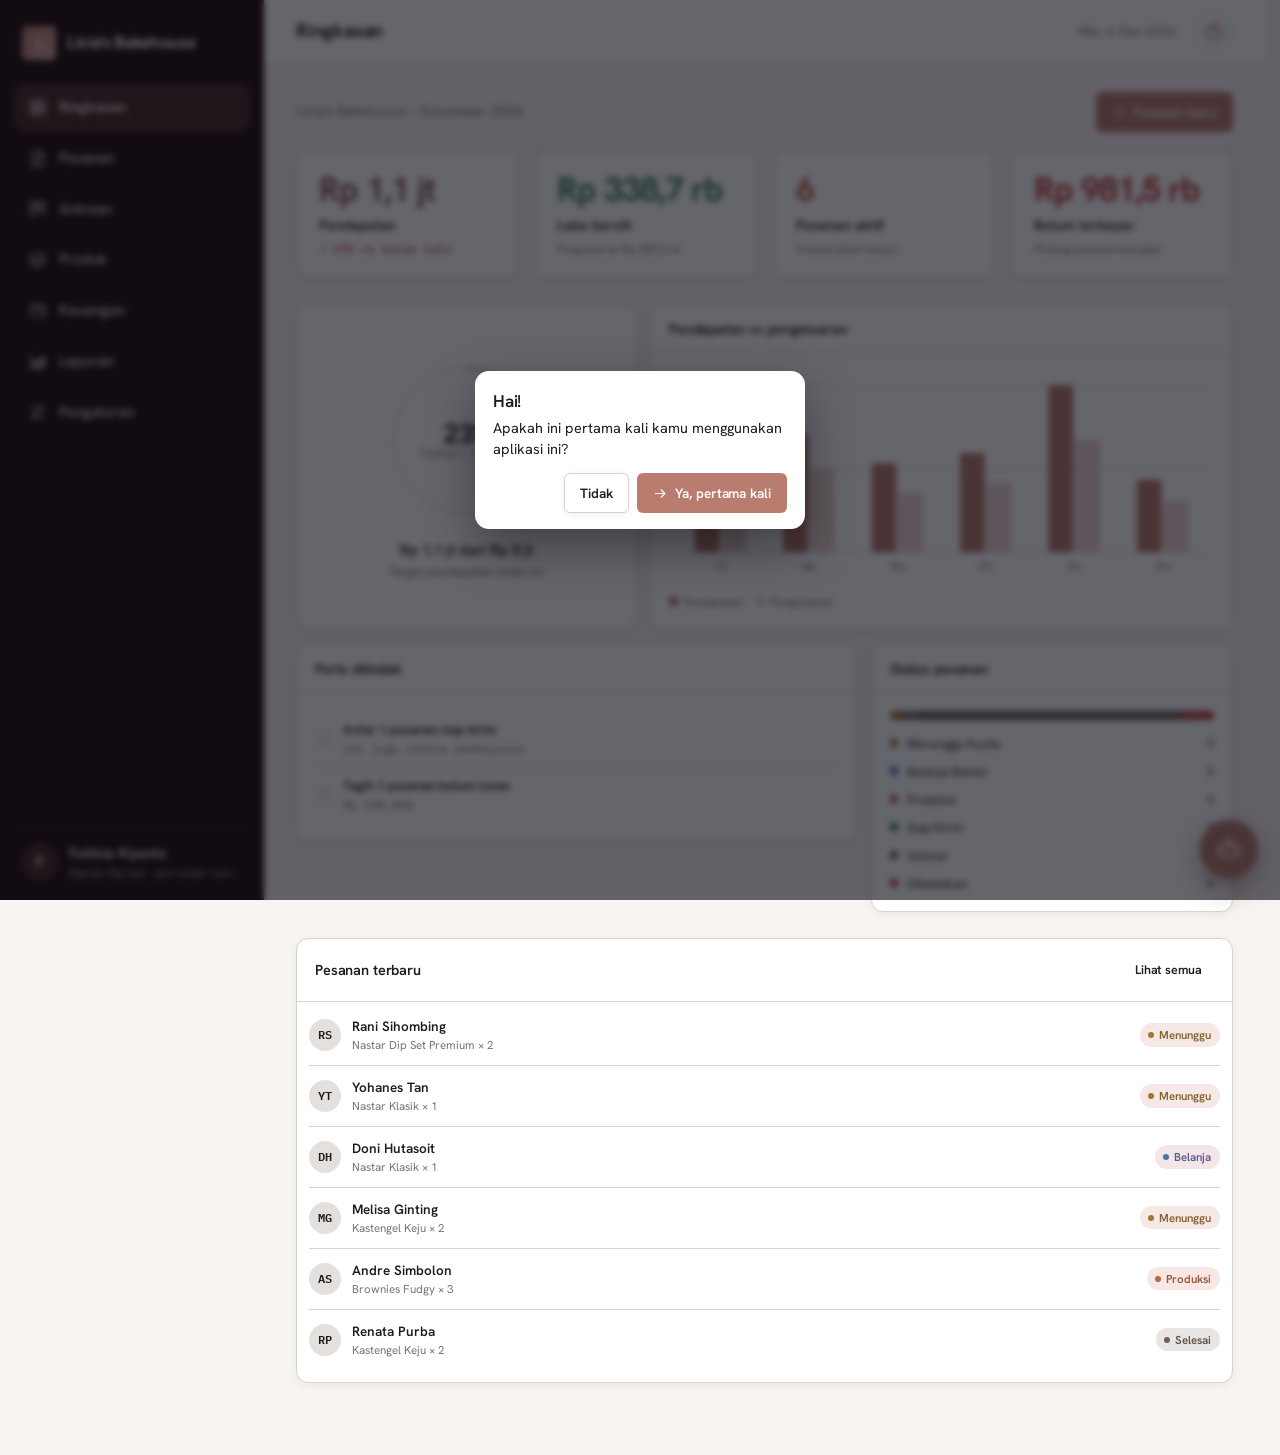
==== index.html @ 95f7d37d "Commit 1" ====
<!DOCTYPE html>
<html lang="id" data-theme="medspa" style="--tp-h: 30">
<head>
<meta charset="utf-8">
<meta name="viewport" content="width=device-width, initial-scale=1">
<title>Batchin — Sistem Pre-Order & Batch Produksi</title>
<meta name="description" content="Sistem informasi pre-order generik: pesanan, antrean batch produksi, dan pembukuan untuk semua bisnis PO.">
<link rel="preconnect" href="https://fonts.googleapis.com">
<link rel="preconnect" href="https://fonts.gstatic.com" crossorigin>
<link rel="stylesheet" href="https://fonts.googleapis.com/css2?family=Hanken+Grotesk:wght@300;400;600;700&family=IBM+Plex+Mono:wght@400;600&display=swap">
<link rel="icon" href="favicon.svg" type="image/svg+xml">
<link rel="stylesheet" href="styles.css">
<link rel="stylesheet" href="budi.css">
</head>
<body>
<div class="tp-screen" id="app">
  <div class="tp-fx" aria-hidden="true"></div>
  <div id="boot" class="boot">Memuat sistem…</div>
</div>
<div id="modal-root"></div>
<div id="toast-root" class="toast-root" role="status" aria-live="polite"></div>

<script src="js/util.js"></script>
<script src="js/icons.js"></script>
<script src="js/data.js"></script>
<script src="js/store.js"></script>
<script src="js/estimate.js"></script>
<script src="js/selectors.js"></script>
<script src="js/ui.js"></script>
<script src="js/views/dashboard.js"></script>
<script src="js/views/orders.js"></script>
<script src="js/views/kanban.js"></script>
<script src="js/views/products.js"></script>
<script src="js/views/finance.js"></script>
<script src="js/views/reports.js"></script>
<script src="js/views/settings.js"></script>
<script src="js/budi.js"></script>
<script src="js/tutorial.js"></script>
<script src="js/app.js"></script>
</body>
</html>
---- styles.css ----
/* ===== theme.css ===== */
@keyframes tp-pop{0%{transform:scale(.88);opacity:0}62%{transform:scale(1.05)}100%{transform:scale(1);opacity:1}}
@keyframes tp-up{from{transform:translateY(var(--tp-reveal-dist,16px));opacity:0}to{transform:translateY(0);opacity:1}}
@keyframes tp-down{from{transform:translateY(-16px);opacity:0}to{transform:translateY(0);opacity:1}}
@keyframes tp-sheet{from{transform:translateY(102%)}to{transform:translateY(0)}}
@keyframes tp-fade{from{opacity:0}to{opacity:1}}
@keyframes tp-wipe{from{clip-path:inset(0 100% 0 0)}to{clip-path:inset(0 0 0 0)}}
@keyframes tp-curtain{from{clip-path:inset(100% 0 0 0);transform:translateY(var(--tp-reveal-dist,16px))}to{clip-path:inset(0 0 0 0);transform:translateY(0)}}
@keyframes tp-rise{from{clip-path:inset(0 0 100% 0);transform:translateY(var(--tp-reveal-dist,16px))}to{clip-path:inset(0 0 0 0);transform:translateY(0)}}
@keyframes tp-blur-in{from{opacity:0;filter:blur(16px);transform:scale(1.05) translateY(var(--tp-reveal-dist,16px))}to{opacity:1;filter:blur(0);transform:scale(1) translateY(0)}}
@keyframes tp-glitch{0%{opacity:0;transform:translate3d(-6px,0,0);clip-path:inset(40% 0 38% 0)}18%{opacity:1;transform:translate3d(5px,0,0);clip-path:inset(12% 0 62% 0)}36%{transform:translate3d(-3px,0,0);clip-path:inset(68% 0 6% 0)}54%{transform:translate3d(2px,0,0);clip-path:inset(0 0 0 0)}72%{transform:translate3d(-1px,0,0)}100%{opacity:1;transform:none;clip-path:inset(0 0 0 0)}}
@keyframes tp-tape{from{opacity:0;transform:rotate(-9deg) translateY(var(--tp-reveal-dist,16px)) scale(.95)}to{opacity:1;transform:rotate(var(--tp-img-tilt,0deg)) translateY(0) scale(1)}}
@keyframes tp-zoom{from{transform:scale(1.16)}to{transform:scale(1)}}
@keyframes tp-bar{from{transform:scaleX(0)}to{transform:scaleX(1)}}
@keyframes tp-shake{10%,90%{transform:translateX(-2px)}30%,70%{transform:translateX(3px)}50%{transform:translateX(-4px)}}
@keyframes tp-pulse{0%,100%{opacity:1}50%{opacity:.42}}
@keyframes tp-breathe{0%,100%{transform:scale(1)}50%{transform:scale(1.045)}}
@keyframes tp-shimmer{from{background-position:-160% 0}to{background-position:260% 0}}
@keyframes tp-float{0%,100%{transform:translateY(0)}50%{transform:translateY(-9px)}}
@keyframes tp-spin{to{transform:rotate(360deg)}}
@keyframes tp-blink{50%{opacity:0}}
@keyframes tp-tilt{0%,100%{transform:rotate(-2.5deg)}50%{transform:rotate(2.5deg)}}
@keyframes tp-drift{0%{transform:translate3d(0,0,0) scale(1)}50%{transform:translate3d(4%,-3%,0) scale(1.12)}100%{transform:translate3d(0,0,0) scale(1)}}
@media (prefers-reduced-motion: reduce){*,*::before,*::after{animation-duration:1ms!important;animation-iteration-count:1!important;transition-duration:1ms!important}}

@keyframes fx-scroll{from{background-position:0 0}to{background-position:0 160px}}
@keyframes fx-floor{from{background-position:0 0}to{background-position:0 64px}}
@keyframes fx-spin{to{transform:rotate(360deg)}}
@keyframes fx-hue{to{filter:hue-rotate(360deg)}}
@keyframes fx-flicker{0%,100%{opacity:var(--tp-fx-op)}7%{opacity:0}9%{opacity:var(--tp-fx-op)}52%{opacity:calc(var(--tp-fx-op)*.4)}54%{opacity:var(--tp-fx-op)}}
@keyframes fx-blob{0%{transform:translate(0,0) scale(1) rotate(0)}33%{transform:translate(8%,-6%) scale(1.15) rotate(40deg)}66%{transform:translate(-6%,8%) scale(.92) rotate(-30deg)}100%{transform:none}}
@keyframes fx-stars{from{background-position:0 0,0 0,0 0}to{background-position:0 400px,0 260px,0 140px}}
@keyframes fx-foil{from{background-position:0% 50%}to{background-position:200% 50%}}
@keyframes fx-diag{from{background-position:0 0}to{background-position:120px 120px}}
@keyframes d3-sway{0%,100%{transform:perspective(1100px) rotateY(-14deg) rotateX(6deg)}50%{transform:perspective(1100px) rotateY(14deg) rotateX(-4deg)}}
@keyframes d3-float{0%,100%{transform:perspective(1200px) rotateX(18deg) translateY(0)}50%{transform:perspective(1200px) rotateX(10deg) translateY(-14px)}}
@keyframes d3-glitch{0%,92%,100%{transform:none;filter:none}93%{transform:translate(-4px,2px) skewX(-6deg);filter:drop-shadow(4px 0 0 #ff003c) drop-shadow(-4px 0 0 #00e5ff)}95%{transform:translate(3px,-1px) skewX(4deg)}97%{transform:translate(-1px,0);filter:drop-shadow(-3px 0 0 #ff003c) drop-shadow(3px 0 0 #00e5ff)}}
@keyframes d3-wobble{0%,100%{transform:rotate(-1.5deg)}50%{transform:rotate(1.5deg) translateY(-6px)}}
@keyframes fx-slide{from{background-position:0 0}to{background-position:-160px 0}}
@keyframes fx-fall{from{background-position:0 0,0 0,0 0}to{background-position:0 160px,0 320px,0 480px}}
@keyframes d3-card{0%,100%{transform:perspective(900px) rotateX(10deg) rotateY(-16deg) rotateZ(2deg)}50%{transform:perspective(900px) rotateX(4deg) rotateY(-6deg) translateY(-8px)}}
@keyframes d3-bounce{0%,100%{transform:translateY(0) scale(1)}40%{transform:translateY(-10px) scale(1.01,.99)}60%{transform:translateY(0) scale(1.01,.98)}}
@keyframes d3-web{0%,100%{transform:perspective(2400px) rotateX(2.5deg) rotateY(-3deg)}50%{transform:perspective(2400px) rotateX(1deg) rotateY(3deg) translateY(-4px)}}
.tp-web-stage{position:relative;isolation:isolate;overflow:hidden;animation:var(--tp-3d-web,none);transform-origin:50% 50%}
.tp-web-stage>.tp-fx{inset:-20%}
.tp-fx{position:absolute;inset:-40%;z-index:-1;pointer-events:none;background:var(--tp-fx);background-size:var(--tp-fx-size);opacity:var(--tp-fx-op);mix-blend-mode:var(--tp-fx-blend);transform:var(--tp-fx-tf);animation:var(--tp-fx-anim)}
.tp-screen{position:relative;isolation:isolate;overflow:hidden}
.tp-stage{transform:var(--tp-3d);animation:var(--tp-3d-anim);transform-style:preserve-3d}

[data-theme="medspa"]{--tp-h:30;--tp-fx:none;--tp-fx-size:auto;--tp-fx-anim:none;--tp-fx-op:0;--tp-fx-blend:normal;--tp-fx-tf:none;--tp-3d:none;--tp-3d-anim:none;--tp-3d-web:none;--tp-dur-slow:620ms;--tp-stagger:80ms;--tp-reveal:tp-up;--tp-reveal-dist:20px;--tp-img-r:16px;--tp-img-frame:none;--tp-img-sh:none;--tp-img-filter:saturate(.9) brightness(1.04);--tp-img-overlay-op:0;--tp-img-blend:normal;--tp-img-tilt:0deg;--tp-img-ar:4 / 5;--tp-bg:#f8f4f1;--tp-canvas:#f8f4f1;--tp-surf:#ffffff;--tp-surf-2:#efe7e1;--tp-ink:#2b1f1a;--tp-mute:#7d6a61;--tp-acc:oklch(0.64 0.08 calc(var(--tp-h) + 0));--tp-acc-2:oklch(0.72 0.06 calc(var(--tp-h) + 150));--tp-acc-ink:#ffffff;--tp-line:#e7dcd4;--tp-grad:linear-gradient(135deg, oklch(0.64 0.08 calc(var(--tp-h) + 0)), oklch(0.72 0.06 calc(var(--tp-h) + 150)));--tp-r:8px;--tp-r-sm:5px;--tp-r-lg:12px;--tp-r-btn:6px;--tp-sh:0 6px 18px rgba(20,24,30,.08);--tp-sh-sm:0 2px 8px rgba(20,24,30,.06);--tp-bw:1px;--tp-font-display:'Hanken Grotesk', system-ui;--tp-font-body:'Hanken Grotesk', system-ui;--tp-font-mono:'IBM Plex Mono', monospace;--tp-w-display:600;--tp-track-display:-0.02em;--tp-case-display:none;--tp-hero:62px;--tp-dur:220ms;--tp-ease:cubic-bezier(.22,1,.36,1);--tp-press:0.98;--tp-tex:none;--tp-blur:none;}

/* ===== app.css ===== */
/* ============================================================
   app.css — Batchin
   Lapisan layout & komponen. Semua warna/radius/bayangan/font
   memakai var(--tp-*). Hanya token layout di bawah yang berupa nilai.
   ============================================================ */

:root {
  --pill-h: 999px;
  --page-w: 1300px;
  --nav-gap: 6px;
  --pad-x: 28px;
  --nav-offset: 104px;

  --ok: oklch(0.55 0.09 155);
  --ok-bg: oklch(0.955 0.025 155);
  --warn: oklch(0.62 0.11 72);
  --warn-bg: oklch(0.965 0.035 72);
  --danger: oklch(0.55 0.15 27);
  --danger-bg: oklch(0.96 0.028 27);
  --info: oklch(0.56 0.09 245);
  --info-bg: oklch(0.96 0.025 245);

  --st-waiting: oklch(0.60 0.10 78);
  --st-shopping: oklch(0.56 0.10 250);
  --st-production: oklch(0.60 0.13 42);
  --st-ready: oklch(0.53 0.10 158);
  --st-completed: oklch(0.50 0.03 60);
  --st-cancelled: oklch(0.55 0.15 27);
}

*, *::before, *::after { box-sizing: border-box; }

html {
  -webkit-text-size-adjust: 100%;
  overflow-y: scroll;
  scrollbar-gutter: stable;
}

body {
  margin: 0;
  min-height: 100vh;
  background: var(--tp-bg);
  color: var(--tp-ink);
  font-family: var(--tp-font-body);
  font-size: calc(15px * var(--fs, 1));
  line-height: 1.52;
  -webkit-font-smoothing: antialiased;
  -moz-osx-font-smoothing: grayscale;
}

h1, h2, h3, h4 {
  margin: 0;
  font-family: var(--tp-font-display);
  font-weight: var(--tp-w-display);
  letter-spacing: var(--tp-track-display);
  line-height: 1.18;
}

p { margin: 0; }
a { color: inherit; }
button { font: inherit; }
svg { display: block; flex: none; }
:focus-visible { outline: 2px solid var(--tp-acc); outline-offset: 2px; }

.boot {
  min-height: 100vh;
  display: grid;
  place-items: center;
  color: var(--tp-mute);
  font-size: calc(14px * var(--fs, 1));
  letter-spacing: var(--tp-track-display);
}

/* ---------- tipografi bantu ---------- */
.mono { font-family: var(--tp-font-mono); font-variant-numeric: tabular-nums; }
.mute { color: var(--tp-mute); }
.small { font-size: calc(12.5px * var(--fs, 1)); }
.tiny { font-size: calc(11.5px * var(--fs, 1)); }
.strong { font-weight: 600; }
.nowrap { white-space: nowrap; }
.kicker {
  font-size: calc(11px * var(--fs, 1));
  font-weight: 600;
  letter-spacing: 0.10em;
  text-transform: uppercase;
  color: var(--tp-mute);
  font-family: var(--tp-font-mono);
}

/* ---------- shell & nav pill ---------- */
.nav {
  position: fixed;
  top: 18px;
  left: 50%;
  transform: translateX(-50%);
  z-index: 60;
  display: flex;
  align-items: center;
  gap: var(--nav-gap);
  max-width: calc(100vw - 32px);
  padding: 7px 9px;
  background: var(--tp-ink);
  color: var(--tp-bg);
  border-radius: var(--pill-h);
  box-shadow: var(--tp-sh);
}

.nav-brand {
  display: flex;
  align-items: center;
  gap: 9px;
  padding: 4px 12px 4px 6px;
  margin-right: 2px;
  color: var(--tp-bg);
  text-decoration: none;
  border-right: 1px solid color-mix(in oklch, var(--tp-bg) 22%, var(--tp-ink));
}

.nav-mark {
  width: 30px;
  height: 30px;
  display: grid;
  place-items: center;
  border-radius: var(--tp-r-sm);
  background: var(--tp-grad);
  color: var(--tp-acc-ink);
  font-family: var(--tp-font-mono);
  font-size: calc(13px * var(--fs, 1));
  font-weight: 600;
}

.nav-brand-name {
  font-family: var(--tp-font-display);
  font-weight: 600;
  font-size: calc(14.5px * var(--fs, 1));
  letter-spacing: var(--tp-track-display);
}

.nav-links {
  display: flex;
  align-items: center;
  gap: 2px;
}

.nav-link {
  display: flex;
  align-items: center;
  gap: 7px;
  padding: 8px 12px;
  border-radius: var(--pill-h);
  color: var(--tp-bg);
  text-decoration: none;
  font-size: calc(13px * var(--fs, 1));
  font-weight: 600;
  letter-spacing: -0.01em;
  white-space: nowrap;
  transition: background var(--tp-dur) var(--tp-ease), color var(--tp-dur) var(--tp-ease), transform var(--tp-dur) var(--tp-ease);
}

.nav-link svg { width: 15px; height: 15px; opacity: 1; }
.nav-link:hover { background: color-mix(in oklch, var(--tp-bg) 16%, var(--tp-ink)); }
.nav-link:active { transform: scale(var(--tp-press)); }
.nav-link[aria-current="page"] {
  background: var(--tp-acc);
  color: var(--tp-acc-ink);
}
.nav-link[aria-current="page"]:hover { background: var(--tp-acc); }

/* ---------- halaman ---------- */
.page {
  max-width: var(--page-w);
  margin: 0 auto;
  padding: var(--nav-offset) var(--pad-x) 72px;
}

.page-head {
  display: flex;
  align-items: flex-end;
  justify-content: space-between;
  gap: 20px;
  flex-wrap: wrap;
  margin-bottom: 22px;
}

.page-title { font-size: calc(clamp(23px, 2.4vw, 30px) * var(--fs, 1)); }
.page-sub { margin-top: 6px; color: var(--tp-mute); font-size: calc(14px * var(--fs, 1)); max-width: 62ch; }
.page-actions { display: flex; align-items: center; gap: 8px; flex-wrap: wrap; }

.section { margin-top: 26px; }
.section-head {
  display: flex;
  align-items: baseline;
  justify-content: space-between;
  gap: 14px;
  margin-bottom: 12px;
}
.section-title { font-size: calc(16.5px * var(--fs, 1)); }

/* ---------- kartu ---------- */
.card {
  background: var(--tp-surf);
  border: var(--tp-bw) solid var(--tp-line);
  border-radius: var(--tp-r-lg);
  box-shadow: var(--tp-sh-sm);
  min-width: 0;
}

.card-head {
  display: flex;
  align-items: center;
  justify-content: space-between;
  gap: 12px;
  padding: 15px 18px;
  border-bottom: var(--tp-bw) solid var(--tp-line);
}

.card-title { font-size: calc(14.5px * var(--fs, 1)); font-weight: 600; letter-spacing: -0.01em; }
.card-body { padding: 18px; }
.card-body.tight { padding: 12px; }
.card-foot {
  padding: 12px 18px;
  border-top: var(--tp-bw) solid var(--tp-line);
  display: flex;
  align-items: center;
  justify-content: space-between;
  gap: 12px;
  font-size: calc(12.5px * var(--fs, 1));
  color: var(--tp-mute);
}

.card.flat { box-shadow: none; background: var(--tp-surf-2); border-color: transparent; }

/* ---------- tombol ---------- */
.btn {
  display: inline-flex;
  align-items: center;
  justify-content: center;
  gap: 7px;
  min-height: 40px;
  padding: 0 15px;
  border: var(--tp-bw) solid transparent;
  border-radius: var(--tp-r-btn);
  background: var(--tp-acc);
  color: var(--tp-acc-ink);
  font-family: var(--tp-font-body);
  font-size: calc(13.5px * var(--fs, 1));
  font-weight: 600;
  letter-spacing: -0.005em;
  text-decoration: none;
  cursor: pointer;
  white-space: nowrap;
  transition: transform var(--tp-dur) var(--tp-ease), background var(--tp-dur) var(--tp-ease), border-color var(--tp-dur) var(--tp-ease), color var(--tp-dur) var(--tp-ease), box-shadow var(--tp-dur) var(--tp-ease);
}
.btn svg { width: 15px; height: 15px; }
.btn:hover { background: color-mix(in oklch, var(--tp-acc) 86%, var(--tp-ink)); }
.btn:active { transform: scale(var(--tp-press)); }

.btn-ghost {
  background: var(--tp-surf);
  color: var(--tp-ink);
  border-color: var(--tp-line);
  box-shadow: var(--tp-sh-sm);
}
.btn-ghost:hover { background: var(--tp-surf-2); border-color: color-mix(in oklch, var(--tp-line) 60%, var(--tp-ink)); }

.btn-quiet {
  background: transparent;
  color: var(--tp-ink);
  border-color: transparent;
}
.btn-quiet:hover { background: var(--tp-surf-2); }

.btn-danger { background: var(--danger); color: var(--tp-acc-ink); }
.btn-danger:hover { background: color-mix(in oklch, var(--danger) 86%, var(--tp-ink)); }

.btn-sm { min-height: 32px; padding: 0 11px; font-size: calc(12.5px * var(--fs, 1)); }
.btn-sm svg { width: 13px; height: 13px; }
.btn-icon { min-height: 34px; width: 34px; padding: 0; }

/* ---------- form ---------- */
.field { display: flex; flex-direction: column; gap: 6px; min-width: 0; }
.field-label { font-size: calc(12.5px * var(--fs, 1)); font-weight: 600; color: var(--tp-ink); }
.field-label .req { color: var(--danger); margin-left: 2px; }

.input, .select, .textarea {
  width: 100%;
  min-height: 41px;
  padding: 9px 12px;
  background: var(--tp-surf);
  color: var(--tp-ink);
  font-family: var(--tp-font-body);
  font-size: calc(14px * var(--fs, 1));
  border: var(--tp-bw) solid var(--tp-line);
  border-radius: var(--tp-r-btn);
  transition: border-color var(--tp-dur) var(--tp-ease), box-shadow var(--tp-dur) var(--tp-ease), background var(--tp-dur) var(--tp-ease);
}
.textarea { min-height: 74px; resize: vertical; line-height: 1.5; }
.input.mono, .select.mono { font-family: var(--tp-font-mono); font-size: calc(13.5px * var(--fs, 1)); }
.input::placeholder, .textarea::placeholder { color: var(--tp-mute); }
.input:hover, .select:hover, .textarea:hover { border-color: color-mix(in oklch, var(--tp-line) 55%, var(--tp-ink)); }
.input:focus, .select:focus, .textarea:focus {
  outline: none;
  border-color: var(--tp-acc);
  box-shadow: 0 0 0 3px color-mix(in oklch, var(--tp-acc) 22%, transparent);
}
.select {
  appearance: none;
  padding-right: 34px;
  background-image: url("data:image/svg+xml;utf8,<svg xmlns='http://www.w3.org/2000/svg' width='14' height='14' viewBox='0 0 24 24' fill='none' stroke='%237d6a61' stroke-width='2.4' stroke-linecap='round' stroke-linejoin='round'><path d='M6 9l6 6 6-6'/></svg>");
  background-repeat: no-repeat;
  background-position: right 12px center;
}
.input[readonly] { background: var(--tp-surf-2); color: var(--tp-mute); }
.input:disabled, .select:disabled { background: var(--tp-surf-2); color: var(--tp-mute); cursor: not-allowed; }

.field-hint { font-size: calc(11.5px * var(--fs, 1)); color: var(--tp-mute); }
.field-error { font-size: calc(11.5px * var(--fs, 1)); color: var(--danger); font-weight: 600; display: none; }
.field.invalid .input, .field.invalid .select, .field.invalid .textarea {
  border-color: var(--danger);
  box-shadow: 0 0 0 3px color-mix(in oklch, var(--danger) 16%, transparent);
}
.field.invalid .field-error { display: block; }
.field.shake { animation: tp-shake 420ms var(--tp-ease); }

.input-group { display: flex; align-items: stretch; }
.input-group .input { border-top-right-radius: 0; border-bottom-right-radius: 0; }
.input-group .prefix {
  display: flex;
  align-items: center;
  padding: 0 11px;
  background: var(--tp-surf-2);
  color: var(--tp-mute);
  border: var(--tp-bw) solid var(--tp-line);
  border-right: none;
  border-radius: var(--tp-r-btn) 0 0 var(--tp-r-btn);
  font-family: var(--tp-font-mono);
  font-size: calc(13px * var(--fs, 1));
}

.form-grid { display: grid; grid-template-columns: repeat(2, minmax(0, 1fr)); gap: 14px; }
.form-grid .span-2 { grid-column: span 2; }

/* ---------- badge & pill status ---------- */
.badge {
  display: inline-flex;
  align-items: center;
  gap: 5px;
  padding: 3px 9px;
  border-radius: var(--pill-h);
  font-size: calc(11.5px * var(--fs, 1));
  font-weight: 600;
  letter-spacing: 0.005em;
  white-space: nowrap;
  background: var(--tp-surf-2);
  color: var(--tp-ink);
}
.badge .dot { width: 6px; height: 6px; border-radius: var(--pill-h); background: currentColor; }

.badge-acc { background: color-mix(in oklch, var(--tp-acc) 14%, var(--tp-surf)); color: color-mix(in oklch, var(--tp-acc) 55%, var(--tp-ink)); }
.badge-ok { background: var(--ok-bg); color: var(--ok); }
.badge-warn { background: var(--warn-bg); color: color-mix(in oklch, var(--warn) 72%, var(--tp-ink)); }
.badge-danger { background: var(--danger-bg); color: var(--danger); }
.badge-info { background: var(--info-bg); color: var(--info); }
.badge-mute { background: var(--tp-surf-2); color: var(--tp-mute); }

.status-pill {
  display: inline-flex;
  align-items: center;
  gap: 5px;
  padding: 3px 9px 3px 8px;
  border-radius: var(--pill-h);
  font-size: calc(11.5px * var(--fs, 1));
  font-weight: 600;
  white-space: nowrap;
  background: color-mix(in oklch, var(--pill-c) 15%, var(--tp-surf));
  color: color-mix(in oklch, var(--pill-c) 80%, var(--tp-ink));
}
.status-pill .dot { width: 6px; height: 6px; border-radius: var(--pill-h); background: var(--pill-c); }

.st-waiting { --pill-c: var(--st-waiting); }
.st-shopping { --pill-c: var(--st-shopping); }
.st-production { --pill-c: var(--st-production); }
.st-ready { --pill-c: var(--st-ready); }
.st-completed { --pill-c: var(--st-completed); }
.st-cancelled { --pill-c: var(--st-cancelled); }

/* ---------- tabel ---------- */
.table-wrap { overflow-x: auto; }
.table { width: 100%; border-collapse: collapse; font-size: calc(13.5px * var(--fs, 1)); }
.table thead th {
  position: sticky;
  top: 0;
  background: var(--tp-surf);
  text-align: left;
  padding: 10px 14px;
  font-family: var(--tp-font-mono);
  font-size: calc(10.5px * var(--fs, 1));
  font-weight: 600;
  letter-spacing: 0.08em;
  text-transform: uppercase;
  color: var(--tp-mute);
  border-bottom: var(--tp-bw) solid var(--tp-line);
  white-space: nowrap;
}
.table tbody td {
  padding: 11px 14px;
  border-bottom: var(--tp-bw) solid var(--tp-line);
  vertical-align: middle;
}
.table tbody tr:last-child td { border-bottom: none; }
.table tbody tr { transition: background var(--tp-dur) var(--tp-ease); }
.table tbody tr:hover { background: color-mix(in oklch, var(--tp-surf-2) 55%, var(--tp-surf)); }
.table .num { text-align: right; font-family: var(--tp-font-mono); font-variant-numeric: tabular-nums; }
.table .row-actions { text-align: right; white-space: nowrap; }

/* ---------- progress ---------- */
.bar {
  position: relative;
  height: 6px;
  border-radius: var(--pill-h);
  background: var(--tp-surf-2);
  overflow: hidden;
}
.bar > span {
  position: absolute;
  inset: 0 auto 0 0;
  border-radius: var(--pill-h);
  background: var(--tp-acc);
  transition: width var(--tp-dur-slow) var(--tp-ease);
}
.bar.ok > span { background: var(--ok); }
.bar.warn > span { background: var(--warn); }

/* ---------- layout bantu ---------- */
.row { display: flex; align-items: center; gap: 10px; }
.row.between { justify-content: space-between; }
.row.wrap { flex-wrap: wrap; }
.col { display: flex; flex-direction: column; gap: 10px; }
.grid { display: grid; gap: 14px; }
.spacer { flex: 1; }
.divider { height: 1px; background: var(--tp-line); border: 0; margin: 0; }
.scroll-x { overflow-x: auto; }
/* ---------- modal / bottom sheet ---------- */
.modal-root { position: relative; z-index: 90; }
.scrim {
  position: fixed;
  inset: 0;
  background: color-mix(in oklch, var(--tp-ink) 46%, transparent);
  backdrop-filter: blur(2px);
  z-index: 90;
  animation: tp-fade var(--tp-dur) var(--tp-ease) both;
}

.sheet {
  position: fixed;
  z-index: 91;
  inset: 0;
  margin: auto;
  height: fit-content;
  width: min(560px, calc(100vw - 32px));
  max-height: min(86vh, 760px);
  display: flex;
  flex-direction: column;
  background: var(--tp-surf);
  border: var(--tp-bw) solid var(--tp-line);
  border-radius: var(--tp-r-lg);
  box-shadow: var(--tp-sh);
  animation: tp-pop var(--tp-dur) var(--tp-ease) both;
  overflow: hidden;
}
.sheet.wide { width: min(760px, calc(100vw - 32px)); }

.sheet-head {
  display: flex;
  align-items: flex-start;
  justify-content: space-between;
  gap: 14px;
  padding: 18px 20px 14px;
  border-bottom: var(--tp-bw) solid var(--tp-line);
}
.sheet-title { font-size: calc(17px * var(--fs, 1)); }
.sheet-sub { margin-top: 4px; font-size: calc(12.5px * var(--fs, 1)); color: var(--tp-mute); }
.sheet-body { padding: 18px 20px; overflow-y: auto; }
.sheet-foot {
  padding: 14px 20px;
  border-top: var(--tp-bw) solid var(--tp-line);
  display: flex;
  align-items: center;
  justify-content: flex-end;
  gap: 8px;
  background: var(--tp-surf);
}
.sheet-foot .left { margin-right: auto; }

/* ---------- toast ---------- */
.toast-root {
  position: fixed;
  left: 50%;
  bottom: 26px;
  transform: translateX(-50%);
  z-index: 95;
  display: flex;
  flex-direction: column;
  align-items: center;
  gap: 8px;
  pointer-events: none;
}
.toast {
  display: flex;
  align-items: center;
  gap: 9px;
  padding: 10px 16px;
  border-radius: var(--pill-h);
  background: var(--tp-ink);
  color: var(--tp-bg);
  font-size: calc(13px * var(--fs, 1));
  font-weight: 600;
  box-shadow: var(--tp-sh);
  animation: tp-pop var(--tp-dur) var(--tp-ease) both;
  max-width: min(92vw, 460px);
}
.toast svg { width: 15px; height: 15px; }
.toast.ok svg { color: color-mix(in oklch, var(--ok) 70%, var(--tp-bg)); }
.toast.warn svg { color: color-mix(in oklch, var(--warn) 70%, var(--tp-bg)); }
.toast.error svg { color: color-mix(in oklch, var(--danger) 62%, var(--tp-bg)); }
.toast.out { animation: tp-fade var(--tp-dur) var(--tp-ease) reverse both; }

/* ---------- empty & skeleton ---------- */
.empty {
  display: flex;
  flex-direction: column;
  align-items: center;
  justify-content: center;
  gap: 8px;
  padding: 40px 20px;
  text-align: center;
  color: var(--tp-mute);
}
.empty-icon {
  width: 42px;
  height: 42px;
  display: grid;
  place-items: center;
  border-radius: var(--pill-h);
  background: var(--tp-surf-2);
  color: var(--tp-mute);
  margin-bottom: 2px;
}
.empty-icon svg { width: 20px; height: 20px; }
.empty-title { font-size: calc(14px * var(--fs, 1)); font-weight: 600; color: var(--tp-ink); }
.empty-text { font-size: calc(12.5px * var(--fs, 1)); max-width: 40ch; }

.skeleton {
  border-radius: var(--tp-r-sm);
  background: linear-gradient(90deg, var(--tp-surf-2) 25%, color-mix(in oklch, var(--tp-surf-2) 55%, var(--tp-surf)) 50%, var(--tp-surf-2) 75%);
  background-size: 220% 100%;
  animation: tp-shimmer 1.5s linear infinite;
}

/* ---------- switch ---------- */
.switch {
  position: relative;
  width: 40px;
  height: 23px;
  flex: none;
  border-radius: var(--pill-h);
  background: var(--tp-surf-2);
  border: var(--tp-bw) solid var(--tp-line);
  cursor: pointer;
  transition: background var(--tp-dur) var(--tp-ease), border-color var(--tp-dur) var(--tp-ease);
}
.switch::after {
  content: "";
  position: absolute;
  top: 2px;
  left: 2px;
  width: 17px;
  height: 17px;
  border-radius: var(--pill-h);
  background: var(--tp-surf);
  box-shadow: var(--tp-sh-sm);
  transition: transform var(--tp-dur) var(--tp-ease);
}
.switch[aria-checked="true"] { background: var(--tp-acc); border-color: var(--tp-acc); }
.switch[aria-checked="true"]::after { transform: translateX(17px); }

/* ---------- responsif ---------- */
@media (max-width: 1180px) {
  .nav-link span { display: none; }
  .nav-link { padding: 9px 11px; }
  .nav-link svg { width: 17px; height: 17px; }
}

@media (max-width: 760px) {
  :root { --pad-x: 16px; --nav-offset: 84px; }

  .nav {
    top: auto;
    bottom: 0;
    left: 0;
    right: 0;
    transform: none;
    max-width: none;
    width: 100%;
    justify-content: space-between;
    gap: 0;
    padding: 7px 8px calc(7px + env(safe-area-inset-bottom));
    border-radius: var(--pill-h) var(--pill-h) 0 0;
    box-shadow: var(--tp-sh);
  }
  .nav-brand { display: none; }
  .nav-links { width: 100%; justify-content: space-between; gap: 0; }
  .nav-link { flex-direction: column; gap: 3px; padding: 6px 8px; font-size: calc(9.5px * var(--fs, 1)); flex: 1; }
  .nav-link span { display: block; font-size: calc(9.5px * var(--fs, 1)); letter-spacing: 0; }
  .nav-link svg { width: 18px; height: 18px; }

  .page { padding-bottom: 96px; }
  .page-head { align-items: flex-start; }
  .page-actions { width: 100%; }
  .page-actions .btn { flex: 1; }

  .form-grid { grid-template-columns: minmax(0, 1fr); }
  .form-grid .span-2 { grid-column: span 1; }

  .sheet, .sheet.wide {
    left: 0;
    margin: 0;
    height: auto;
    right: 0;
    top: auto;
    bottom: 0;
    transform: none;
    width: 100%;
    max-height: 90vh;
    border-radius: var(--tp-r-lg) var(--tp-r-lg) 0 0;
    animation: tp-sheet var(--tp-dur-slow) var(--tp-ease) both;
  }
  .sheet-foot { padding-bottom: calc(14px + env(safe-area-inset-bottom)); }
  .toast-root { bottom: 82px; }
  .table { font-size: calc(12.5px * var(--fs, 1)); }
  .table thead th, .table tbody td { padding: 9px 10px; }
}

/* ---------- perbaikan modal & HP ---------- */
body:has(.scrim) { overflow: hidden; }
.nav-brand-name { white-space: nowrap; }
.sheet-body { overscroll-behavior: contain; -webkit-overflow-scrolling: touch; }

@media (max-width: 760px) {
  .input, .select, .textarea { font-size: calc(16px * var(--fs, 1)); }
  .sheet-head { padding: 16px 16px 12px; }
  .sheet-body { padding: 16px; }
  .sheet-foot { padding: 12px 16px calc(12px + env(safe-area-inset-bottom)); flex-wrap: wrap; }
  .sheet-foot .btn { flex: 1 1 0; }
  .sheet-foot .left { flex: 1 0 100%; margin: 0; }
  .sheet-foot .left .btn { width: 100%; }
  .page-title { font-size: calc(22px * var(--fs, 1)); }
  .card-head { padding: 12px 14px; }
  .card-body { padding: 14px; }
  .btn { min-height: 44px; }
  .btn-sm { min-height: 36px; }
  .nav { padding-left: 4px; padding-right: 4px; }
}

@media (max-width: 380px) {
  .nav-link span { font-size: calc(8.5px * var(--fs, 1)); }
  .page { padding-left: 12px; padding-right: 12px; }
}

.select { text-overflow: ellipsis; white-space: nowrap; overflow: hidden; }

/* ===== views.css ===== */
/* ============================================================
   views.css — layout tiap layar
   ============================================================ */

/* ---------- dashboard ---------- */
.dash-top {
  display: grid;
  grid-template-columns: minmax(0, 340px) minmax(0, 1fr);
  gap: 14px;
  align-items: stretch;
}

.ring-card { display: flex; flex-direction: column; }
.ring-wrap {
  position: relative;
  width: 168px;
  height: 168px;
  margin: 4px auto 14px;
}
.ring-wrap svg { width: 100%; height: 100%; transform: rotate(-90deg); }
.ring-track { stroke: var(--tp-surf-2); }
.ring-fill {
  stroke: var(--tp-acc);
  stroke-linecap: round;
  transition: stroke-dashoffset var(--tp-dur-slow) var(--tp-ease);
}
.ring-center {
  position: absolute;
  inset: 0;
  display: flex;
  flex-direction: column;
  align-items: center;
  justify-content: center;
  gap: 1px;
  text-align: center;
}
.ring-value {
  font-family: var(--tp-font-mono);
  font-size: calc(27px * var(--fs, 1));
  font-weight: 600;
  letter-spacing: -0.03em;
  line-height: 1;
}
.ring-label { font-size: calc(10.5px * var(--fs, 1)); letter-spacing: 0.08em; text-transform: uppercase; color: var(--tp-mute); font-family: var(--tp-font-mono); }

.checklist { display: flex; flex-direction: column; }
.check-item {
  display: flex;
  align-items: center;
  gap: 10px;
  padding: 9px 0;
  border-bottom: var(--tp-bw) solid var(--tp-line);
  font-size: calc(13px * var(--fs, 1));
}
.check-item:last-child { border-bottom: none; }
.check-box {
  width: 18px;
  height: 18px;
  flex: none;
  border-radius: var(--tp-r-sm);
  border: var(--tp-bw) solid var(--tp-line);
  background: var(--tp-surf);
  display: grid;
  place-items: center;
  color: var(--tp-acc-ink);
}
.check-box svg { width: 11px; height: 11px; }
.check-item.done .check-box { background: var(--tp-acc); border-color: var(--tp-acc); }
.check-item.done .check-label { color: var(--tp-mute); text-decoration: line-through; text-decoration-thickness: 1px; }
.check-label { flex: 1; min-width: 0; }
.check-meta { font-family: var(--tp-font-mono); font-size: calc(11.5px * var(--fs, 1)); color: var(--tp-mute); }

.kpi-grid {
  display: grid;
  grid-template-columns: repeat(4, minmax(0, 1fr));
  gap: 14px;
}
.kpi { padding: 16px 16px 14px; display: flex; flex-direction: column; gap: 8px; }
.kpi-head { display: flex; align-items: center; justify-content: space-between; gap: 8px; }
.kpi-label { font-size: calc(11.5px * var(--fs, 1)); font-weight: 600; color: var(--tp-mute); letter-spacing: 0.02em; }
.kpi-icon {
  width: 26px; height: 26px;
  display: grid; place-items: center;
  border-radius: var(--tp-r-sm);
  background: var(--tp-surf-2);
  color: var(--tp-mute);
}
.kpi-icon svg { width: 14px; height: 14px; }
.kpi-value {
  font-family: var(--tp-font-mono);
  font-size: calc(22px * var(--fs, 1));
  font-weight: 600;
  letter-spacing: -0.03em;
  line-height: 1.1;
  white-space: nowrap;
  overflow: hidden;
  text-overflow: ellipsis;
}
.kpi-value.sm { font-size: calc(19px * var(--fs, 1)); }
.kpi-meta { display: flex; align-items: center; gap: 6px; font-size: calc(11.5px * var(--fs, 1)); color: var(--tp-mute); flex-wrap: wrap; }
.delta { display: inline-flex; align-items: center; gap: 3px; font-weight: 600; font-family: var(--tp-font-mono); font-size: calc(11px * var(--fs, 1)); }
.delta.up { color: var(--ok); }
.delta.down { color: var(--danger); }
.delta svg { width: 11px; height: 11px; }

.dash-grid {
  display: grid;
  grid-template-columns: minmax(0, 1.55fr) minmax(0, 1fr);
  gap: 14px;
  margin-top: 14px;
  align-items: start;
}

/* ---------- chart ---------- */
.chart { width: 100%; height: 210px; display: block; overflow: visible; }
.chart .grid-line { stroke: var(--tp-line); }
.chart .axis-text { fill: var(--tp-mute); font-size: calc(10px * var(--fs, 1)); font-family: var(--tp-font-mono); }
.chart .area { fill: color-mix(in oklch, var(--tp-acc) 16%, transparent); }
.chart .line { fill: none; stroke: var(--tp-acc); stroke-width: 2; stroke-linecap: round; stroke-linejoin: round; }
.chart .dot { fill: var(--tp-surf); stroke: var(--tp-acc); stroke-width: 2; }
.chart .bar-rect { fill: var(--tp-acc); rx: 3px; }
.chart .bar-rect.dim { fill: color-mix(in oklch, var(--tp-acc) 32%, var(--tp-surf)); }
.chart-legend { display: flex; align-items: center; gap: 14px; font-size: calc(11.5px * var(--fs, 1)); color: var(--tp-mute); }
.chart-legend i { display: inline-block; width: 9px; height: 9px; border-radius: 3px; background: var(--tp-acc); margin-right: 5px; }

/* ---------- status bar komposisi ---------- */
.stack { display: flex; height: 9px; border-radius: var(--pill-h); overflow: hidden; background: var(--tp-surf-2); }
.stack > i { display: block; height: 100%; }
.legend-list { display: flex; flex-direction: column; gap: 9px; margin-top: 14px; }
.legend-row { display: flex; align-items: center; gap: 9px; font-size: calc(12.5px * var(--fs, 1)); }
.legend-swatch { width: 8px; height: 8px; border-radius: 3px; flex: none; background: var(--pill-c); }
.legend-row .legend-value { margin-left: auto; font-family: var(--tp-font-mono); font-size: calc(12px * var(--fs, 1)); }

/* ---------- feed pesanan ringkas ---------- */
.order-mini {
  display: flex;
  align-items: center;
  gap: 11px;
  padding: 11px 0;
  border-bottom: var(--tp-bw) solid var(--tp-line);
}
.order-mini:last-child { border-bottom: none; }
.order-mini:first-child { padding-top: 2px; }
.avatar {
  width: 32px; height: 32px;
  flex: none;
  display: grid; place-items: center;
  border-radius: var(--pill-h);
  background: var(--tp-surf-2);
  color: var(--tp-ink);
  font-family: var(--tp-font-mono);
  font-size: calc(11.5px * var(--fs, 1));
  font-weight: 600;
  letter-spacing: 0;
}
.avatar.acc { background: color-mix(in oklch, var(--tp-acc) 16%, var(--tp-surf)); color: color-mix(in oklch, var(--tp-acc) 58%, var(--tp-ink)); }
.order-mini-main { min-width: 0; flex: 1; }
.order-mini-name { font-size: calc(13.5px * var(--fs, 1)); font-weight: 600; white-space: nowrap; overflow: hidden; text-overflow: ellipsis; }
.order-mini-sub { font-size: calc(11.5px * var(--fs, 1)); color: var(--tp-mute); white-space: nowrap; overflow: hidden; text-overflow: ellipsis; }

/* ---------- toolbar filter ---------- */
.toolbar {
  display: flex;
  align-items: center;
  gap: 8px;
  flex-wrap: wrap;
  padding: 12px 14px;
  border-bottom: var(--tp-bw) solid var(--tp-line);
}
.search {
  position: relative;
  flex: 1;
  min-width: 180px;
}
.search svg {
  position: absolute;
  left: 11px;
  top: 50%;
  transform: translateY(-50%);
  width: 14px;
  height: 14px;
  color: var(--tp-mute);
}
.search .input { padding-left: 33px; }
.toolbar .select { width: auto; min-width: 132px; }

.seg {
  display: inline-flex;
  padding: 3px;
  gap: 2px;
  background: var(--tp-surf-2);
  border-radius: var(--tp-r-btn);
}
.seg button {
  border: 0;
  background: transparent;
  color: var(--tp-mute);
  padding: 6px 11px;
  border-radius: var(--tp-r-sm);
  font-size: calc(12px * var(--fs, 1));
  font-weight: 600;
  cursor: pointer;
  transition: background var(--tp-dur) var(--tp-ease), color var(--tp-dur) var(--tp-ease);
}
.seg button:hover { color: var(--tp-ink); }
.seg button[aria-pressed="true"] { background: var(--tp-surf); color: var(--tp-ink); box-shadow: var(--tp-sh-sm); }

/* ---------- kanban ---------- */
.kanban {
  display: grid;
  grid-template-columns: repeat(5, minmax(248px, 1fr));
  gap: 12px;
  align-items: start;
  overflow-x: auto;
  padding-bottom: 6px;
}
.kcol {
  background: var(--tp-surf-2);
  border: var(--tp-bw) solid transparent;
  border-radius: var(--tp-r-lg);
  display: flex;
  flex-direction: column;
  min-height: 180px;
  transition: background var(--tp-dur) var(--tp-ease), border-color var(--tp-dur) var(--tp-ease);
}
.kcol.over {
  border-color: var(--tp-acc);
  background: color-mix(in oklch, var(--tp-acc) 8%, var(--tp-surf-2));
}
.kcol-head {
  display: flex;
  align-items: center;
  gap: 8px;
  padding: 11px 12px 9px;
  font-size: calc(12px * var(--fs, 1));
  font-weight: 600;
}
.kcol-head .dot { width: 7px; height: 7px; border-radius: var(--pill-h); background: var(--pill-c); flex: none; }
.kcol-count {
  margin-left: auto;
  font-family: var(--tp-font-mono);
  font-size: calc(10.5px * var(--fs, 1));
  color: var(--tp-mute);
  background: var(--tp-surf);
  border-radius: var(--pill-h);
  padding: 1px 7px;
}
.kcol-body { display: flex; flex-direction: column; gap: 8px; padding: 0 8px 8px; min-height: 60px; }
.kcol-empty {
  margin: 2px 4px 10px;
  padding: 14px 10px;
  text-align: center;
  font-size: calc(11.5px * var(--fs, 1));
  color: var(--tp-mute);
  border: var(--bw, 1px) dashed color-mix(in oklch, var(--tp-line) 80%, var(--tp-mute));
  border-radius: var(--tp-r);
}

.kcard {
  background: var(--tp-surf);
  border: var(--tp-bw) solid var(--tp-line);
  border-radius: var(--tp-r);
  padding: 10px 11px;
  box-shadow: var(--tp-sh-sm);
  cursor: grab;
  display: flex;
  flex-direction: column;
  gap: 7px;
  transition: transform var(--tp-dur) var(--tp-ease), box-shadow var(--tp-dur) var(--tp-ease), opacity var(--tp-dur) var(--tp-ease);
}
.kcard:hover { transform: translateY(-1px); box-shadow: var(--tp-sh); }
.kcard:active { cursor: grabbing; }
.kcard.dragging { opacity: 0.45; transform: rotate(1.2deg); }
.kcard-top { display: flex; align-items: center; justify-content: space-between; gap: 8px; }
.kcard-id { font-family: var(--tp-font-mono); font-size: calc(10.5px * var(--fs, 1)); color: var(--tp-mute); letter-spacing: 0.03em; }
.kcard-name { font-size: calc(13px * var(--fs, 1)); font-weight: 600; line-height: 1.3; }
.kcard-meta { display: flex; align-items: center; gap: 6px; flex-wrap: wrap; font-size: calc(11px * var(--fs, 1)); color: var(--tp-mute); }
.kcard-foot { display: flex; align-items: center; justify-content: space-between; gap: 8px; padding-top: 2px; }

/* ---------- batch panel ---------- */
.batch-list { display: flex; flex-direction: column; gap: 10px; }
.batch {
  display: grid;
  grid-template-columns: minmax(0, 1fr) auto;
  gap: 10px 14px;
  align-items: center;
  padding: 13px 14px;
  border: var(--tp-bw) solid var(--tp-line);
  border-radius: var(--tp-r);
  background: var(--tp-surf-2);
}
.batch-name { font-size: calc(13.5px * var(--fs, 1)); font-weight: 600; }
.batch-sub { font-size: calc(11.5px * var(--fs, 1)); color: var(--tp-mute); margin-top: 2px; }
.batch-bar { grid-column: 1 / -1; display: flex; align-items: center; gap: 10px; }
.batch-bar .bar { flex: 1; }
.batch-bar .mono { font-size: calc(11.5px * var(--fs, 1)); color: var(--tp-mute); }

/* ---------- detail pesanan ---------- */
.detail-head {
  display: flex;
  align-items: flex-start;
  justify-content: space-between;
  gap: 12px;
  padding-bottom: 14px;
  border-bottom: var(--tp-bw) solid var(--tp-line);
}
.detail-id { font-family: var(--tp-font-mono); font-size: calc(12px * var(--fs, 1)); color: var(--tp-mute); letter-spacing: 0.04em; }
.detail-title { font-size: calc(19px * var(--fs, 1)); margin-top: 2px; }
.detail-grid { display: grid; grid-template-columns: repeat(2, minmax(0, 1fr)); gap: 14px 18px; padding: 16px 0; }
.detail-item { min-width: 0; }
.detail-key { font-size: calc(10.5px * var(--fs, 1)); text-transform: uppercase; letter-spacing: 0.09em; font-family: var(--tp-font-mono); color: var(--tp-mute); margin-bottom: 3px; }
.detail-val { font-size: calc(13.5px * var(--fs, 1)); font-weight: 600; word-break: break-word; }

.timeline { display: flex; flex-direction: column; gap: 0; }
.tl-item { display: grid; grid-template-columns: 18px minmax(0, 1fr); gap: 12px; }
.tl-rail { display: flex; flex-direction: column; align-items: center; }
.tl-dot {
  width: 9px; height: 9px;
  margin-top: 5px;
  border-radius: var(--pill-h);
  background: var(--tp-surf-2);
  border: 2px solid var(--tp-line);
  flex: none;
}
.tl-item.now .tl-dot { background: var(--pill-c); border-color: var(--pill-c); }
.tl-item.done .tl-dot { background: var(--tp-acc); border-color: var(--tp-acc); }
.tl-line { flex: 1; width: 2px; background: var(--tp-line); margin: 3px 0; min-height: 12px; }
.tl-item:last-child .tl-line { display: none; }
.tl-body { padding-bottom: 12px; }
.tl-title { font-size: calc(12.5px * var(--fs, 1)); font-weight: 600; }
.tl-time { font-size: calc(11px * var(--fs, 1)); color: var(--tp-mute); font-family: var(--tp-font-mono); }

.pay-box {
  display: flex;
  align-items: center;
  justify-content: space-between;
  gap: 12px;
  padding: 12px 14px;
  border-radius: var(--tp-r);
  background: var(--tp-surf-2);
  border: var(--tp-bw) solid var(--tp-line);
}

/* ---------- keuangan ---------- */
.fin-grid {
  display: grid;
  grid-template-columns: minmax(0, 1.6fr) minmax(0, 1fr);
  gap: 14px;
  align-items: start;
}
.fin-summary { display: grid; gap: 0; }
.fin-row {
  display: flex;
  align-items: center;
  justify-content: space-between;
  gap: 12px;
  padding: 11px 0;
  border-bottom: var(--tp-bw) solid var(--tp-line);
  font-size: calc(13.5px * var(--fs, 1));
}
.fin-row:last-child { border-bottom: none; }
.fin-row.total { padding-top: 14px; }
.fin-row.total .fin-amount { font-size: calc(17px * var(--fs, 1)); }
.fin-amount { font-family: var(--tp-font-mono); font-variant-numeric: tabular-nums; font-weight: 600; }
.fin-amount.neg { color: var(--danger); }
.fin-amount.pos { color: var(--ok); }
.fin-note { font-size: calc(11.5px * var(--fs, 1)); color: var(--tp-mute); margin-top: 1px; }

.cat-row { display: flex; align-items: center; gap: 10px; padding: 8px 0; font-size: calc(12.5px * var(--fs, 1)); }
.cat-row .cat-name { width: 92px; flex: none; color: var(--tp-mute); }
.cat-row .bar { flex: 1; }
.cat-row .mono { width: 92px; text-align: right; font-size: calc(11.5px * var(--fs, 1)); }

/* ---------- laporan ---------- */
.rep-grid {
  display: grid;
  grid-template-columns: repeat(3, minmax(0, 1fr));
  gap: 14px;
}
.rep-tile { padding: 16px; display: flex; flex-direction: column; gap: 6px; }
.rep-big { font-family: var(--tp-font-mono); font-size: calc(28px * var(--fs, 1)); font-weight: 600; letter-spacing: -0.04em; line-height: 1.05; }

.funnel { display: flex; flex-direction: column; gap: 11px; }
.funnel-row { display: grid; grid-template-columns: 132px minmax(0, 1fr) 74px; gap: 12px; align-items: center; font-size: calc(12.5px * var(--fs, 1)); }
.funnel-row .mono { text-align: right; font-size: calc(12px * var(--fs, 1)); }

.rank-row {
  display: grid;
  grid-template-columns: 22px minmax(0, 1fr) auto;
  gap: 10px;
  align-items: center;
  padding: 9px 0;
  border-bottom: var(--tp-bw) solid var(--tp-line);
  font-size: calc(13px * var(--fs, 1));
}
.rank-row:last-child { border-bottom: none; }
.rank-num { font-family: var(--tp-font-mono); font-size: calc(11px * var(--fs, 1)); color: var(--tp-mute); }

/* ---------- produk ---------- */
.prod-grid { display: grid; grid-template-columns: repeat(auto-fill, minmax(268px, 1fr)); gap: 14px; }
.prod { display: flex; flex-direction: column; gap: 12px; padding: 16px; }
.prod-top { display: flex; align-items: flex-start; justify-content: space-between; gap: 10px; }
.prod-name { font-size: calc(15px * var(--fs, 1)); font-weight: 600; }
.prod-cat { font-size: calc(11.5px * var(--fs, 1)); color: var(--tp-mute); margin-top: 2px; }
.prod-price { font-family: var(--tp-font-mono); font-size: calc(17px * var(--fs, 1)); font-weight: 600; letter-spacing: -0.02em; }
.prod-facts { display: flex; gap: 16px; padding-top: 10px; border-top: var(--tp-bw) solid var(--tp-line); }
.prod-fact { display: flex; flex-direction: column; gap: 2px; }
.prod-fact b { font-family: var(--tp-font-mono); font-size: calc(13px * var(--fs, 1)); font-weight: 600; }
.prod-fact span { font-size: calc(10.5px * var(--fs, 1)); color: var(--tp-mute); text-transform: uppercase; letter-spacing: 0.07em; }

/* ---------- pengaturan ---------- */
.set-grid {
  display: grid;
  grid-template-columns: minmax(0, 1fr) minmax(0, 380px);
  gap: 14px;
  align-items: start;
}
.switch-row {
  display: flex;
  align-items: center;
  justify-content: space-between;
  gap: 16px;
  padding: 13px 0;
  border-bottom: var(--tp-bw) solid var(--tp-line);
}
.switch-row:last-child { border-bottom: none; }
.switch-row .switch-text { min-width: 0; }
.switch-row .switch-title { font-size: calc(13.5px * var(--fs, 1)); font-weight: 600; }
.switch-row .switch-desc { font-size: calc(11.5px * var(--fs, 1)); color: var(--tp-mute); margin-top: 2px; }

.hue-row { display: flex; align-items: center; gap: 10px; flex-wrap: wrap; }
.hue-dot {
  width: 26px; height: 26px;
  border-radius: var(--pill-h);
  border: var(--tp-bw) solid var(--tp-line);
  cursor: pointer;
  padding: 0;
  transition: transform var(--tp-dur) var(--tp-ease);
}
.hue-dot:hover { transform: scale(1.1); }
.hue-dot[aria-pressed="true"] { box-shadow: 0 0 0 2px var(--tp-surf), 0 0 0 4px var(--tp-ink); }

.preset-row {
  display: flex;
  align-items: center;
  justify-content: space-between;
  gap: 12px;
  padding: 12px 0;
  border-bottom: var(--tp-bw) solid var(--tp-line);
}
.preset-row:last-child { border-bottom: none; }
.preset-name { font-size: calc(13.5px * var(--fs, 1)); font-weight: 600; }
.preset-desc { font-size: calc(11.5px * var(--fs, 1)); color: var(--tp-mute); margin-top: 2px; }

/* ---------- responsif views ---------- */
@media (max-width: 1180px) {
  .dash-top { grid-template-columns: minmax(0, 1fr); }
  .kpi-grid { grid-template-columns: repeat(2, minmax(0, 1fr)); }
  .dash-grid, .fin-grid, .set-grid { grid-template-columns: minmax(0, 1fr); }
  .rep-grid { grid-template-columns: repeat(2, minmax(0, 1fr)); }
  .ring-card .checklist { max-width: none; }
}

@media (max-width: 760px) {
  .kpi-grid { grid-template-columns: repeat(2, minmax(0, 1fr)); gap: 10px; }
  .kpi-value { font-size: calc(18px * var(--fs, 1)); }
  .kpi-value.sm { font-size: calc(16px * var(--fs, 1)); }
  .rep-grid { grid-template-columns: minmax(0, 1fr); }
  .kanban { grid-template-columns: none; grid-auto-flow: column; grid-auto-columns: 82%; }
  .chart { height: 176px; }
  .funnel-row { grid-template-columns: 100px minmax(0, 1fr) 60px; font-size: calc(11.5px * var(--fs, 1)); }
  .detail-grid { grid-template-columns: minmax(0, 1fr); gap: 12px; }
  .toolbar .select { min-width: 0; flex: 1; }
  .toolbar .search { flex: 1 1 100%; }
  .batch { grid-template-columns: minmax(0, 1fr); }
}

/* ===== layout.css ===== */
/* ============================================================
   layout.css — tata letak panel admin: sidebar kiri + topbar.
   Dimuat terakhir; warna mengikuti "warna merek" (brandHue).
   ============================================================ */
:root {
  --sb-w: 264px;
  --sb-bg: oklch(0.21 0.045 var(--tp-h));
  --sb-ink: oklch(0.93 0.012 var(--tp-h));
  --sb-mute: oklch(0.72 0.03 var(--tp-h));
  --sb-active: oklch(0.31 0.065 var(--tp-h));
  --sb-line: color-mix(in oklch, #fff 10%, transparent);
}

/* ---------- sidebar ---------- */
.sb {
  position: fixed;
  inset: 0 auto 0 0;
  width: var(--sb-w);
  z-index: 70;
  display: flex;
  flex-direction: column;
  padding: 20px 14px 14px;
  background: var(--sb-bg);
  color: var(--sb-ink);
}
.sb-brand {
  display: flex; align-items: center; gap: 11px;
  padding: 6px 8px 24px;
  color: #fff; text-decoration: none;
  font-family: var(--tp-font-display); font-weight: 700; font-size: calc(17px * var(--fs, 1)); letter-spacing: -0.02em;
}
.sb-brand .nav-mark { width: 34px; height: 34px; font-size: calc(15px * var(--fs, 1)); flex: none; }
.sb-brand span:last-child { overflow: hidden; text-overflow: ellipsis; white-space: nowrap; }
.sb-links { display: flex; flex-direction: column; gap: 4px; flex: 1; overflow-y: auto; }
.sb-link {
  display: flex; align-items: center; gap: 12px;
  padding: 12px 14px; border-radius: 10px;
  color: var(--sb-ink); text-decoration: none;
  font-size: calc(15px * var(--fs, 1)); font-weight: 500;
  transition: background var(--tp-dur) var(--tp-ease);
}
.sb-link svg { width: 19px; height: 19px; flex: none; opacity: .85; }
.sb-link:hover { background: color-mix(in oklch, #fff 7%, transparent); }
.sb-link[aria-current="page"] { background: var(--sb-active); color: #fff; }
.sb-link[aria-current="page"] svg { opacity: 1; }
.sb-foot { display: flex; align-items: center; gap: 11px; padding: 14px 8px 4px; border-top: 1px solid var(--sb-line); }
.sb-avatar {
  width: 36px; height: 36px; flex: none; border-radius: 50%;
  display: grid; place-items: center;
  background: var(--sb-active); color: #fff; font-weight: 700; font-size: calc(14px * var(--fs, 1));
}
.sb-user { min-width: 0; }
.sb-user-name { color: #fff; font-size: calc(14px * var(--fs, 1)); font-weight: 600; }
.sb-user-sub { color: var(--sb-mute); font-size: calc(12px * var(--fs, 1)); overflow: hidden; text-overflow: ellipsis; white-space: nowrap; }
.sb-scrim { display: none; position: fixed; inset: 0; z-index: 65; background: rgb(10 10 20 / .45); }

/* ---------- topbar + konten ---------- */
.shell { margin-left: var(--sb-w); min-height: 100vh; display: flex; flex-direction: column; }
.topbar {
  position: sticky; top: 0; z-index: 40;
  height: 64px; display: flex; align-items: center; gap: 14px;
  padding: 0 32px;
  background: var(--tp-surf);
  border-bottom: var(--tp-bw) solid var(--tp-line);
}
.topbar-title { font-size: calc(19px * var(--fs, 1)); font-weight: 700; letter-spacing: -0.01em; color: var(--tp-ink); }
.topbar-date { margin-left: auto; font-size: calc(13.5px * var(--fs, 1)); color: var(--tp-mute); white-space: nowrap; }
.menu-btn { display: none; }
.shell .page { max-width: none; margin: 0; padding: 28px 32px 72px; }
.page-head { margin-bottom: 18px; align-items: center; }
.page-head .page-title { display: none; }
.page-head .page-sub { margin: 0; font-size: calc(14px * var(--fs, 1)); }

/* ---------- kartu angka ---------- */
.kpi-grid { gap: 16px; }
.kpi { padding: 20px 22px; gap: 3px; }
.kpi-head { order: 2; }
.kpi-icon { display: none; }
.kpi-label { font-size: calc(14px * var(--fs, 1)); font-weight: 600; color: var(--tp-ink); letter-spacing: 0; }
.kpi-value { order: 1; font-family: var(--tp-font-display); font-size: calc(34px * var(--fs, 1)); font-weight: 700; letter-spacing: -0.03em; margin-bottom: 4px; }
.kpi-meta { order: 3; }
.kpi-grid > .kpi:nth-child(1) .kpi-value { color: color-mix(in oklch, var(--tp-acc) 80%, #000); }
.kpi-grid > .kpi:nth-child(2) .kpi-value { color: var(--ok); }
.kpi-grid > .kpi:nth-child(3) .kpi-value { color: var(--st-production); }
.kpi-grid > .kpi:nth-child(4) .kpi-value { color: var(--danger); }

/* ---------- filter & tabel ---------- */
.toolbar {
  margin-bottom: 16px; padding: 14px 16px;
  background: var(--tp-surf); border: var(--tp-bw) solid var(--tp-line);
  border-radius: var(--tp-r-lg); box-shadow: var(--tp-sh-sm);
}
.table thead th { text-transform: uppercase; font-size: calc(11.5px * var(--fs, 1)); letter-spacing: .06em; background: var(--tp-surf-2); }

/* ---------- HP & tablet ---------- */
@media (max-width: 900px) {
  .sb { transform: translateX(-100%); transition: transform var(--tp-dur) var(--tp-ease); box-shadow: none; }
  body.menu-open .sb { transform: none; box-shadow: 0 0 40px rgb(0 0 0 / .35); }
  body.menu-open .sb-scrim { display: block; }
  body.menu-open { overflow: hidden; }
  .shell { margin-left: 0; }
  .topbar { padding: 0 14px; height: 58px; }
  .menu-btn { display: inline-grid; }
  .topbar-date { display: none; }
  .shell .page { padding: 18px 14px 60px; }
  .kpi-value { font-size: calc(26px * var(--fs, 1)); }
}


/* ---------- pemilih warna ---------- */
.color-input { width: 44px; height: 38px; padding: 2px; border: var(--tp-bw) solid var(--tp-line); border-radius: 8px; background: var(--tp-surf); cursor: pointer; }
.hue-row .hue-dot { border: 1px solid rgb(0 0 0 / .14); }

/* ---------- foto profil & gambar produk ---------- */
.photo-field { display: flex; align-items: center; gap: 16px; }
.photo-preview { width: 76px; height: 76px; flex: none; border-radius: 50%; overflow: hidden; display: grid; place-items: center; background: var(--tp-surf-2); color: var(--tp-mute); border: var(--tp-bw) solid var(--tp-line); }
.photo-preview.rect { width: 128px; height: 96px; border-radius: 12px; }
.photo-preview img { width: 100%; height: 100%; object-fit: cover; display: block; }
.photo-preview svg { width: 26px; height: 26px; }
.sb-avatar { overflow: hidden; }
.sb-avatar img { width: 100%; height: 100%; object-fit: cover; display: block; }
.prod-img { aspect-ratio: 4 / 3; width: 100%; margin-bottom: 14px; border-radius: 10px; overflow: hidden; display: grid; place-items: center; background: var(--tp-surf-2); color: var(--tp-mute); }
.prod-img img { width: 100%; height: 100%; object-fit: cover; display: block; }
.prod-img svg { width: 30px; height: 30px; }

/* ---------- contoh ukuran tulisan ---------- */
.font-sample { padding: 12px 14px; border-radius: 10px; background: var(--tp-surf-2); color: var(--tp-ink); line-height: 1.5; }

/* ---------- bukti bayar ---------- */
.photo-preview.contain img { object-fit: contain; }

/* ---------- dropdown ceklis ---------- */
.dd { position: relative; display: inline-block; }
.dd-btn { display: inline-flex; align-items: center; justify-content: space-between; gap: 10px; min-width: 200px; min-height: 40px; padding: 0 12px; border: var(--tp-bw) solid var(--tp-line); border-radius: var(--tp-r-btn); background: var(--tp-surf); color: var(--tp-ink); font: inherit; font-size: calc(14px * var(--fs, 1)); cursor: pointer; }
.dd-btn svg { width: 16px; height: 16px; flex: none; opacity: .7; }
.dd-btn[aria-expanded="true"] { border-color: var(--tp-acc); }
.dd-panel { position: absolute; z-index: 60; top: calc(100% + 6px); right: 0; min-width: 100%; padding: 6px; background: var(--tp-surf); border: var(--tp-bw) solid var(--tp-line); border-radius: 12px; box-shadow: var(--tp-sh); }
.dd-panel[hidden] { display: none; }
.dd-row { display: flex; align-items: center; gap: 10px; padding: 9px 10px; border-radius: 8px; cursor: pointer; font-size: calc(14px * var(--fs, 1)); white-space: nowrap; }
.dd-row:hover { background: var(--tp-surf-2); }
.dd-row input { width: 17px; height: 17px; accent-color: var(--tp-acc); margin: 0; }
.dd-all { font-weight: 600; }
.dd-sep { height: 1px; margin: 4px 6px; background: var(--tp-line); }

/* ---------- tombol bantuan & tutorial ---------- */
.help-btn { margin-left: 4px; width: 38px; height: 38px; flex: none; display: inline-grid; place-items: center; border-radius: 50%; border: var(--tp-bw) solid var(--tp-line); background: var(--tp-surf); color: var(--tp-acc); cursor: pointer; }
.help-btn:hover { background: var(--tp-surf-2); }
.help-btn svg { width: 22px; height: 22px; }
@media (max-width: 900px) { .help-btn { margin-left: auto; } }

.tour-root { position: fixed; inset: 0; z-index: 300; }
.tour-mask { position: fixed; background: rgb(8 8 18 / .62); backdrop-filter: blur(3px); -webkit-backdrop-filter: blur(3px); transition: left 220ms var(--tp-ease), top 220ms var(--tp-ease), width 220ms var(--tp-ease), height 220ms var(--tp-ease); }
.tour-hole { position: fixed; transition: left 220ms var(--tp-ease), top 220ms var(--tp-ease), width 220ms var(--tp-ease), height 220ms var(--tp-ease); }
.tour-ring { position: fixed; border-radius: 12px; border: 2px solid var(--tp-acc); box-shadow: 0 0 0 4px color-mix(in srgb, var(--tp-acc) 32%, transparent); pointer-events: none; transition: left 220ms var(--tp-ease), top 220ms var(--tp-ease), width 220ms var(--tp-ease), height 220ms var(--tp-ease); }
.tour-tip { position: fixed; width: min(330px, calc(100vw - 24px)); padding: 16px 18px; border-radius: 14px; background: var(--tp-surf); color: var(--tp-ink); box-shadow: 0 18px 50px rgb(0 0 0 / .38); visibility: hidden; }
.tour-tip.wide { width: min(370px, calc(100vw - 24px)); }
.tour-meta { font-size: calc(12px * var(--fs, 1)); color: var(--tp-mute); }
.tour-title { margin: 4px 0 6px; font-size: calc(17px * var(--fs, 1)); letter-spacing: -0.01em; }
.tour-text { margin: 0 0 14px; font-size: calc(14.5px * var(--fs, 1)); line-height: 1.45; }
.tour-actions { display: flex; gap: 8px; justify-content: flex-end; }
.tour-skip { display: flex; gap: 16px; justify-content: center; margin-top: 12px; }
.tour-link { padding: 0; border: 0; background: none; color: var(--tp-mute); font: inherit; font-size: calc(12.5px * var(--fs, 1)); text-decoration: underline; cursor: pointer; }
.tour-link:hover { color: var(--tp-ink); }
.tour-menu { display: flex; flex-direction: column; gap: 2px; max-height: min(62vh, 540px); overflow-y: auto; }
.tour-menu-item { display: flex; align-items: center; gap: 12px; width: 100%; padding: 9px 10px; border: 0; border-radius: 10px; background: transparent; color: inherit; font: inherit; font-size: calc(14.5px * var(--fs, 1)); font-weight: 600; text-align: left; cursor: pointer; }
.tour-menu-item:hover { background: var(--tp-surf-2); }
.tour-menu-item svg { width: 20px; height: 20px; flex: none; color: var(--tp-acc); }
.tour-menu-item small { display: block; font-size: calc(12px * var(--fs, 1)); font-weight: 400; color: var(--tp-mute); }

/* ---------- kartu produk: isi tidak keluar kartu ---------- */
.prod { min-width: 0; }
.prod-facts { flex-wrap: wrap; row-gap: 10px; }
.prod-fact b { white-space: nowrap; }
---- budi.css ----
/* budi.css — gaya chatbot Budi. Memakai variabel tema yang sama dengan aplikasi. */
.budi-fab {
  position: fixed; right: 22px; bottom: 22px; z-index: 80;
  width: 58px; height: 58px; border-radius: 50%; border: 0; padding: 0;
  display: grid; place-items: center; cursor: pointer;
  background: var(--tp-acc); color: var(--tp-acc-ink);
  box-shadow: 0 10px 28px color-mix(in srgb, var(--tp-acc) 42%, rgb(0 0 0 / .25));
  transition: transform var(--tp-dur) var(--tp-ease), background var(--tp-dur) var(--tp-ease);
}
.budi-fab:hover { transform: translateY(-2px); background: color-mix(in oklch, var(--tp-acc) 88%, var(--tp-ink)); }
.budi-fab:active { transform: scale(var(--tp-press)); }
.budi-fab:focus-visible, .budi-hbtn:focus-visible, .budi-tool:focus-visible, .budi-chip:focus-visible { outline: 2px solid var(--tp-acc); outline-offset: 2px; }
.budi-fab svg { width: 26px; height: 26px; }
.budi-fab-x { display: none; }
.budi-fab-x svg { width: 22px; height: 22px; }
.budi-fab.on .budi-fab-ico { display: none; }
.budi-fab.on .budi-fab-x { display: grid; }

.budi-panel {
  position: fixed; right: 22px; bottom: 94px; z-index: 80;
  width: min(410px, calc(100vw - 24px)); height: min(640px, calc(100vh - 118px));
  display: flex; flex-direction: column; overflow: hidden;
  background: var(--tp-surf); color: var(--tp-ink);
  border: var(--tp-bw) solid var(--tp-line); border-radius: 16px;
  box-shadow: 0 22px 60px rgb(0 0 0 / .22);
  animation: tp-fade var(--tp-dur) var(--tp-ease) both;
  font-family: var(--tp-font-body);
}
.budi-panel[hidden] { display: none; }

.budi-head { display: flex; align-items: center; gap: 10px; padding: 12px 12px 12px 14px; border-bottom: var(--tp-bw) solid var(--tp-line); background: var(--tp-surf); }
.budi-ava { flex: none; width: 28px; height: 28px; border-radius: 50%; display: grid; place-items: center; background: color-mix(in srgb, var(--tp-acc) 16%, var(--tp-surf)); color: var(--tp-acc); }
.budi-ava.lg { width: 38px; height: 38px; background: var(--tp-acc); color: var(--tp-acc-ink); }
.budi-who { min-width: 0; flex: 1; }
.budi-title { font-size: calc(15px * var(--fs, 1)); font-weight: 700; letter-spacing: -0.01em; }
.budi-sub { font-size: calc(11.5px * var(--fs, 1)); color: var(--tp-mute); white-space: nowrap; overflow: hidden; text-overflow: ellipsis; }
.budi-hbtns { display: flex; gap: 2px; }
.budi-hbtn { width: 34px; height: 34px; border: 0; border-radius: 9px; background: transparent; color: var(--tp-mute); display: grid; place-items: center; cursor: pointer; }
.budi-hbtn:hover { background: var(--tp-surf-2); color: var(--tp-ink); }
.budi-hbtn[aria-pressed="true"] { background: var(--tp-surf-2); color: var(--tp-acc); }

.budi-body { flex: 1; min-height: 0; display: flex; flex-direction: column; }
.budi-chat { flex: 1; min-height: 0; display: flex; flex-direction: column; }
.budi-scroll { flex: 1; min-height: 0; overflow-y: auto; padding: 14px 14px 6px; display: flex; flex-direction: column; gap: 12px; overscroll-behavior: contain; }

.budi-row { display: flex; gap: 8px; align-items: flex-end; max-width: 100%; }
.budi-row.me { justify-content: flex-end; }
.budi-bub { max-width: 86%; min-width: 0; padding: 9px 12px 6px; border-radius: 14px; font-size: calc(14px * var(--fs, 1)); line-height: 1.5; background: var(--tp-surf-2); overflow-wrap: anywhere; }
.budi-row.bot .budi-bub { border-bottom-left-radius: 4px; }
.budi-row.me .budi-bub { background: var(--tp-acc); color: var(--tp-acc-ink); border-bottom-right-radius: 4px; }
.budi-bub.err { background: var(--danger-bg); color: var(--danger); }
.budi-row.me .budi-bub a, .budi-row.me .budi-bub code { color: inherit; }
.budi-meta { display: flex; align-items: center; gap: 8px; margin-top: 2px; font-size: calc(10.5px * var(--fs, 1)); opacity: .7; }
.budi-mini { display: inline-flex; align-items: center; gap: 4px; padding: 3px; border: 0; border-radius: 6px; background: transparent; color: inherit; font: inherit; cursor: pointer; text-decoration: none; }
.budi-mini:hover { background: rgb(0 0 0 / .07); }
.budi-mini.txt { padding: 2px 6px; font-weight: 600; }
.budi-mini svg { width: 13px; height: 13px; }

/* isi pesan berformat */
.budi-md > :first-child { margin-top: 0; }
.budi-md > :last-child { margin-bottom: 0; }
.budi-md p { margin: 0 0 8px; }
.budi-md h4 { margin: 10px 0 4px; font-size: 1.04em; letter-spacing: -0.01em; }
.budi-md ul, .budi-md ol { margin: 0 0 8px; padding-left: 22px; }
.budi-md li { margin: 2px 0; }
.budi-md li > ul, .budi-md li > ol { margin: 2px 0 0; }
.budi-md strong { font-weight: 700; }
.budi-md u { text-underline-offset: 2px; }
.budi-md blockquote { margin: 0 0 8px; padding: 2px 0 2px 10px; border-left: 3px solid currentColor; opacity: .85; }
.budi-md code { padding: 1px 5px; border-radius: 5px; background: rgb(0 0 0 / .08); font-family: var(--tp-font-mono); font-size: .88em; }
.budi-md pre { margin: 0 0 8px; padding: 10px; border-radius: 8px; background: rgb(0 0 0 / .08); overflow-x: auto; }
.budi-md pre code { padding: 0; background: none; }
.budi-md a { color: var(--tp-acc); text-decoration: underline; }
.budi-md hr { border: 0; border-top: 1px solid currentColor; opacity: .25; margin: 8px 0; }
.budi-tbl { margin: 0 0 8px; overflow-x: auto; }
.budi-md table { border-collapse: collapse; font-size: .92em; }
.budi-md th, .budi-md td { padding: 5px 9px; border: 1px solid color-mix(in srgb, currentColor 22%, transparent); text-align: left; white-space: nowrap; }
.budi-md th { font-weight: 700; background: rgb(0 0 0 / .05); }

.budi-dots { display: flex; gap: 4px; padding: 6px 2px 8px; }
.budi-dots i { width: 6px; height: 6px; border-radius: 50%; background: var(--tp-mute); animation: tp-pulse 1s infinite; }
.budi-dots i:nth-child(2) { animation-delay: .15s; }
.budi-dots i:nth-child(3) { animation-delay: .3s; }

.budi-chips { display: flex; flex-direction: column; align-items: flex-start; gap: 6px; padding-left: 36px; }
.budi-chip { padding: 7px 12px; border: var(--tp-bw) solid var(--tp-line); border-radius: 999px; background: var(--tp-surf); color: var(--tp-ink); font: inherit; font-size: calc(13px * var(--fs, 1)); cursor: pointer; text-align: left; }
.budi-chip:hover { background: var(--tp-surf-2); border-color: var(--tp-acc); }

/* kotak ketik */
.budi-compose { padding: 8px 12px 12px; border-top: var(--tp-bw) solid var(--tp-line); }
.budi-tools { display: flex; align-items: center; gap: 2px; margin-bottom: 6px; overflow-x: auto; scrollbar-width: none; }
.budi-tools::-webkit-scrollbar { display: none; }
.budi-tool { flex: none; width: 30px; height: 28px; border: 0; border-radius: 7px; background: transparent; color: var(--tp-mute); display: grid; place-items: center; cursor: pointer; }
.budi-tool:hover { background: var(--tp-surf-2); color: var(--tp-ink); }
.budi-tool[aria-pressed="true"] { background: color-mix(in srgb, var(--tp-acc) 16%, var(--tp-surf)); color: var(--tp-acc); }
.budi-sep { flex: none; width: 1px; height: 16px; margin: 0 4px; background: var(--tp-line); }
.budi-input { display: flex; gap: 8px; align-items: flex-end; }
.budi-ed {
  flex: 1; min-width: 0; min-height: 41px; max-height: 150px; overflow-y: auto; padding: 9px 12px;
  background: var(--tp-surf); color: var(--tp-ink); border: var(--tp-bw) solid var(--tp-line); border-radius: var(--tp-r-btn);
  font-size: calc(14px * var(--fs, 1)); line-height: 1.5; outline: none; overflow-wrap: anywhere;
}
.budi-ed:focus { border-color: var(--tp-acc); box-shadow: 0 0 0 3px color-mix(in srgb, var(--tp-acc) 22%, transparent); }
.budi-ed:empty::before, .budi-ed:has(> br:only-child)::before { content: attr(data-ph); color: var(--tp-mute); pointer-events: none; }
.budi-ed[contenteditable="false"] { opacity: .6; }
.budi-ed ul, .budi-ed ol { margin: 2px 0; padding-left: 22px; }
.budi-ed h3 { margin: 2px 0; font-size: 1.1em; }
.budi-ed blockquote { margin: 2px 0; padding-left: 10px; border-left: 3px solid var(--tp-line); }
.budi-ed code { padding: 1px 5px; border-radius: 5px; background: var(--tp-surf-2); font-family: var(--tp-font-mono); font-size: .88em; }
.budi-send { flex: none; width: 41px; padding: 0; }
.budi-send:disabled { opacity: .45; cursor: not-allowed; }
.budi-send svg { width: 17px; height: 17px; }

/* riwayat & memori */
.budi-pane { flex: 1; min-height: 0; overflow-y: auto; padding: 14px; display: flex; flex-direction: column; gap: 12px; }
.budi-pane-head { display: flex; align-items: flex-start; justify-content: space-between; gap: 10px; }
.budi-pane-title { font-size: calc(15px * var(--fs, 1)); font-weight: 700; }
.budi-pane-sub { font-size: calc(12px * var(--fs, 1)); color: var(--tp-mute); margin-top: 2px; }
.budi-list, .budi-mem { display: flex; flex-direction: column; gap: 6px; }
.budi-item { display: flex; align-items: center; gap: 4px; border: var(--tp-bw) solid var(--tp-line); border-radius: 10px; padding: 2px 6px 2px 2px; background: var(--tp-surf); }
.budi-item.on { border-color: var(--tp-acc); background: color-mix(in srgb, var(--tp-acc) 8%, var(--tp-surf)); }
.budi-item-main { flex: 1; min-width: 0; display: flex; flex-direction: column; gap: 2px; padding: 8px 10px; border: 0; background: none; color: inherit; font: inherit; text-align: left; cursor: pointer; }
.budi-item-title { font-size: calc(14px * var(--fs, 1)); font-weight: 600; white-space: nowrap; overflow: hidden; text-overflow: ellipsis; }
.budi-item-sub { font-size: calc(11.5px * var(--fs, 1)); color: var(--tp-mute); white-space: nowrap; overflow: hidden; text-overflow: ellipsis; }
.budi-memitem { display: flex; align-items: center; justify-content: space-between; gap: 8px; padding: 9px 10px 9px 12px; border-radius: 10px; background: var(--tp-surf-2); font-size: calc(13.5px * var(--fs, 1)); line-height: 1.4; }
.budi-back { align-self: flex-start; display: inline-flex; align-items: center; gap: 4px; padding: 4px 0; border: 0; background: none; color: var(--tp-mute); font: inherit; font-size: calc(12.5px * var(--fs, 1)); cursor: pointer; }
.budi-back:hover { color: var(--tp-ink); }

@media (max-width: 600px) {
  .budi-fab { right: 14px; bottom: 14px; width: 54px; height: 54px; }
  .budi-panel { right: 8px; left: 8px; width: auto; bottom: 78px; height: calc(100vh - 96px); height: calc(100dvh - 96px); }
}
@media print { .budi-fab, .budi-panel { display: none !important; } }
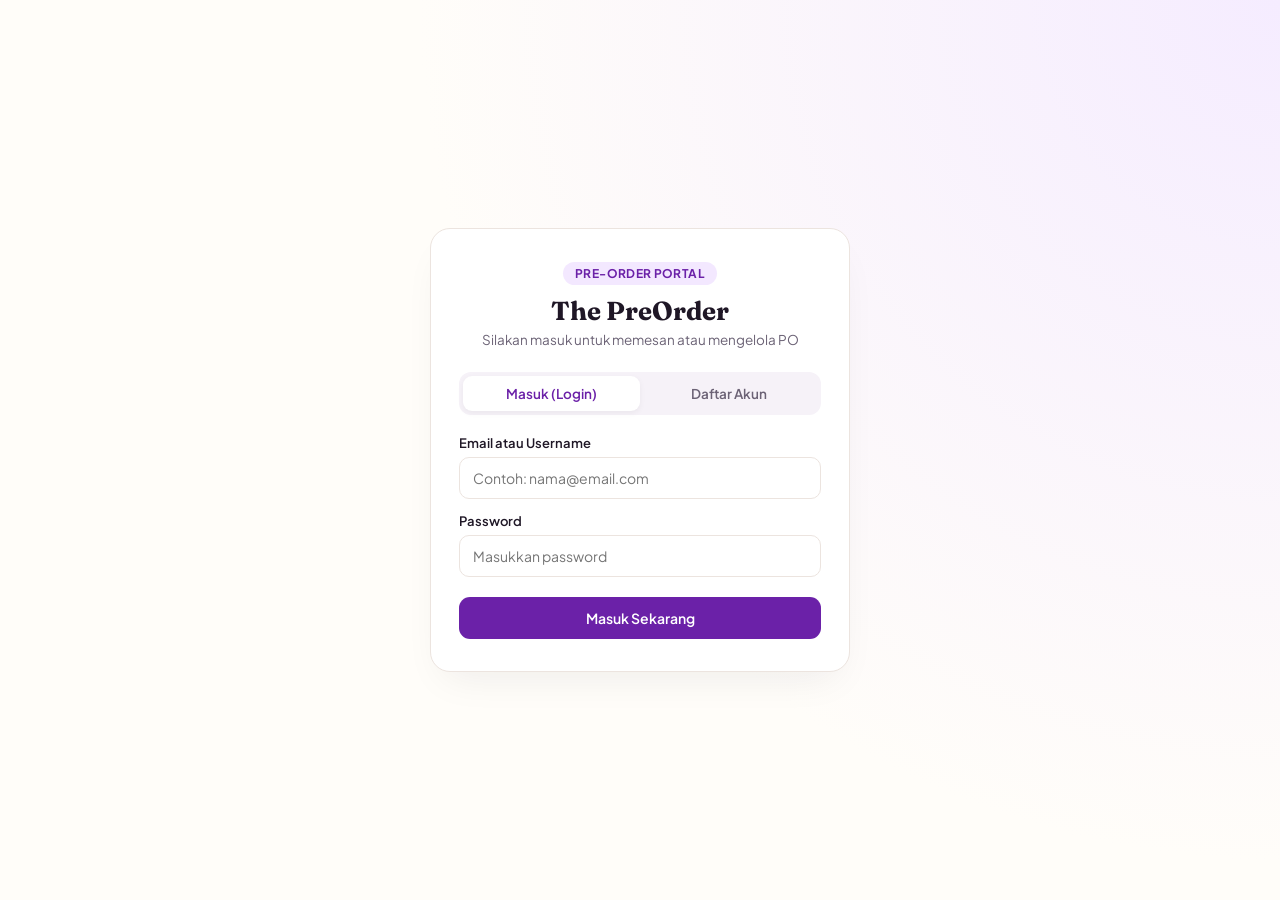
==== commit 6d87636c: "Add files via upload" ====
--- a/index.html
+++ b/index.html
@@ -1,41 +1,273 @@
-<!DOCTYPE html>
-<html lang="id" data-theme="medspa" style="--tp-h: 30">
-<head>
-<meta charset="utf-8">
-<meta name="viewport" content="width=device-width, initial-scale=1">
-<title>Batchin — Sistem Pre-Order & Batch Produksi</title>
-<meta name="description" content="Sistem informasi pre-order generik: pesanan, antrean batch produksi, dan pembukuan untuk semua bisnis PO.">
-<link rel="preconnect" href="https://fonts.googleapis.com">
-<link rel="preconnect" href="https://fonts.gstatic.com" crossorigin>
-<link rel="stylesheet" href="https://fonts.googleapis.com/css2?family=Hanken+Grotesk:wght@300;400;600;700&family=IBM+Plex+Mono:wght@400;600&display=swap">
-<link rel="icon" href="favicon.svg" type="image/svg+xml">
-<link rel="stylesheet" href="styles.css">
-<link rel="stylesheet" href="budi.css">
-</head>
-<body>
-<div class="tp-screen" id="app">
-  <div class="tp-fx" aria-hidden="true"></div>
-  <div id="boot" class="boot">Memuat sistem…</div>
-</div>
-<div id="modal-root"></div>
-<div id="toast-root" class="toast-root" role="status" aria-live="polite"></div>
-
-<script src="js/util.js"></script>
-<script src="js/icons.js"></script>
-<script src="js/data.js"></script>
-<script src="js/store.js"></script>
-<script src="js/estimate.js"></script>
-<script src="js/selectors.js"></script>
-<script src="js/ui.js"></script>
-<script src="js/views/dashboard.js"></script>
-<script src="js/views/orders.js"></script>
-<script src="js/views/kanban.js"></script>
-<script src="js/views/products.js"></script>
-<script src="js/views/finance.js"></script>
-<script src="js/views/reports.js"></script>
-<script src="js/views/settings.js"></script>
-<script src="js/budi.js"></script>
-<script src="js/tutorial.js"></script>
-<script src="js/app.js"></script>
-</body>
-</html>
+<!doctype html>
+<html lang="id">
+<head>
+  <meta charset="utf-8" />
+  <meta name="viewport" content="width=device-width, initial-scale=1" />
+  <title>Masuk — The PreOrder</title>
+  <link rel="icon" href="favicon.svg" type="image/svg+xml" />
+  <link rel="preconnect" href="https://fonts.googleapis.com" />
+  <link rel="preconnect" href="https://fonts.gstatic.com" crossorigin />
+  <link href="https://fonts.googleapis.com/css2?family=Fraunces:wght@600;700&family=Plus+Jakarta+Sans:wght@400;500;600;700&display=swap" rel="stylesheet" />
+  <script src="js/auth.js"></script>
+  <script>
+    // Jika sudah login, langsung arahkan ke halaman sesuai role
+    (function () {
+      const s = PO_AUTH.getSession();
+      if (s && s.role === 'admin') window.location.replace('admin.html');
+      if (s && s.role === 'customer') window.location.replace('Customer/customer.html');
+    })();
+  </script>
+  <style>
+    :root {
+      --bg: #FFFDF9;
+      --surface: #FFFFFF;
+      --ink: #1F1726;
+      --muted: #6B6275;
+      --line: #ECE4DF;
+      --accent: #6B21A8;
+      --accent-hover: #581C87;
+      --accent-soft: #F3E8FF;
+      --danger: #DC2626;
+      --danger-bg: #FEF2F2;
+    }
+    * { box-sizing: border-box; margin: 0; padding: 0; }
+    body {
+      font-family: 'Plus Jakarta Sans', system-ui, sans-serif;
+      background: radial-gradient(circle at top right, #F5ECFF 0%, var(--bg) 55%);
+      color: var(--ink);
+      min-height: 100vh;
+      display: flex;
+      align-items: center;
+      justify-content: center;
+      padding: 20px;
+    }
+    .auth-card {
+      width: 100%;
+      max-width: 420px;
+      background: var(--surface);
+      border: 1px solid var(--line);
+      border-radius: 20px;
+      padding: 32px 28px;
+      box-shadow: 0 18px 40px -15px rgba(31, 23, 38, 0.08);
+    }
+    .brand {
+      text-align: center;
+      margin-bottom: 24px;
+    }
+    .brand-badge {
+      display: inline-block;
+      background: var(--accent-soft);
+      color: var(--accent);
+      font-size: 12px;
+      font-weight: 700;
+      padding: 4px 12px;
+      border-radius: 999px;
+      margin-bottom: 10px;
+      letter-spacing: 0.03em;
+    }
+    .brand h1 {
+      font-family: 'Fraunces', Georgia, serif;
+      font-size: 26px;
+      font-weight: 700;
+      color: var(--ink);
+    }
+    .brand p {
+      font-size: 13.5px;
+      color: var(--muted);
+      margin-top: 4px;
+    }
+    .tabs {
+      display: grid;
+      grid-template-columns: 1fr 1fr;
+      background: #F6F2F8;
+      padding: 4px;
+      border-radius: 12px;
+      margin-bottom: 20px;
+    }
+    .tab-btn {
+      border: none;
+      background: transparent;
+      padding: 9px;
+      border-radius: 9px;
+      font-family: inherit;
+      font-size: 13.5px;
+      font-weight: 600;
+      color: var(--muted);
+      cursor: pointer;
+      transition: all 0.15s ease;
+    }
+    .tab-btn.active {
+      background: var(--surface);
+      color: var(--accent);
+      box-shadow: 0 2px 6px rgba(0, 0, 0, 0.05);
+    }
+    .form-group { margin-bottom: 14px; }
+    .form-group label {
+      display: block;
+      font-size: 13px;
+      font-weight: 600;
+      margin-bottom: 6px;
+      color: var(--ink);
+    }
+    .form-group input {
+      width: 100%;
+      padding: 11px 13px;
+      border: 1px solid var(--line);
+      border-radius: 10px;
+      font-family: inherit;
+      font-size: 14px;
+      outline: none;
+      transition: border-color 0.15s;
+    }
+    .form-group input:focus {
+      border-color: var(--accent);
+      box-shadow: 0 0 0 3px var(--accent-soft);
+    }
+    .btn-submit {
+      width: 100%;
+      margin-top: 6px;
+      padding: 12px;
+      border: none;
+      border-radius: 11px;
+      background: var(--accent);
+      color: #fff;
+      font-family: inherit;
+      font-size: 14px;
+      font-weight: 600;
+      cursor: pointer;
+      transition: background 0.15s;
+    }
+    .btn-submit:hover { background: var(--accent-hover); }
+    .alert {
+      display: none;
+      background: var(--danger-bg);
+      color: var(--danger);
+      border: 1px solid #FECACA;
+      padding: 10px 12px;
+      border-radius: 10px;
+      font-size: 13px;
+      margin-bottom: 14px;
+    }
+    .alert.show { display: block; }
+    .hidden { display: none; }
+    .hint {
+      margin-top: 18px;
+      padding-top: 14px;
+      border-top: 1px dashed var(--line);
+      font-size: 12px;
+      color: var(--muted);
+      text-align: center;
+      line-height: 1.5;
+    }
+  </style>
+</head>
+<body>
+  <div class="auth-card">
+    <div class="brand">
+      <span class="brand-badge">PRE-ORDER PORTAL</span>
+      <h1>The PreOrder</h1>
+      <p>Silakan masuk untuk memesan atau mengelola PO</p>
+    </div>
+
+    <div class="tabs">
+      <button type="button" class="tab-btn active" id="tabLogin">Masuk (Login)</button>
+      <button type="button" class="tab-btn" id="tabSignup">Daftar Akun</button>
+    </div>
+
+    <div class="alert" id="authAlert"></div>
+
+    <!-- FORM LOGIN -->
+    <form id="loginForm">
+      <div class="form-group">
+        <label for="loginId">Email atau Username</label>
+        <input type="text" id="loginId" placeholder="Contoh: nama@email.com" required />
+      </div>
+      <div class="form-group">
+        <label for="loginPass">Password</label>
+        <input type="password" id="loginPass" placeholder="Masukkan password" required />
+      </div>
+      <button type="submit" class="btn-submit">Masuk Sekarang</button>
+    </form>
+
+    <!-- FORM SIGN UP (CUSTOMER) -->
+    <form id="signupForm" class="hidden">
+      <div class="form-group">
+        <label for="regName">Nama Lengkap</label>
+        <input type="text" id="regName" placeholder="Nama penerima pesanan" required />
+      </div>
+      <div class="form-group">
+        <label for="regEmail">Email</label>
+        <input type="email" id="regEmail" placeholder="nama@email.com" required />
+      </div>
+      <div class="form-group">
+        <label for="regPhone">No. WhatsApp (Opsional)</label>
+        <input type="tel" id="regPhone" placeholder="08xxxxxxxxxx" />
+      </div>
+      <div class="form-group">
+        <label for="regPass">Buat Password</label>
+        <input type="password" id="regPass" placeholder="Minimal 4 karakter" required />
+      </div>
+      <button type="submit" class="btn-submit">Daftar &amp; Lihat Katalog</button>
+    </form>
+
+    
+
+  <script>
+    const tabLogin = document.getElementById('tabLogin');
+    const tabSignup = document.getElementById('tabSignup');
+    const loginForm = document.getElementById('loginForm');
+    const signupForm = document.getElementById('signupForm');
+    const authAlert = document.getElementById('authAlert');
+
+    function showError(msg) {
+      authAlert.textContent = msg;
+      authAlert.classList.add('show');
+    }
+
+    function clearError() {
+      authAlert.textContent = '';
+      authAlert.classList.remove('show');
+    }
+
+    tabLogin.addEventListener('click', () => {
+      clearError();
+      tabLogin.classList.add('active');
+      tabSignup.classList.remove('active');
+      loginForm.classList.remove('hidden');
+      signupForm.classList.add('hidden');
+    });
+
+    tabSignup.addEventListener('click', () => {
+      clearError();
+      tabSignup.classList.add('active');
+      tabLogin.classList.remove('active');
+      signupForm.classList.remove('hidden');
+      loginForm.classList.add('hidden');
+    });
+
+    loginForm.addEventListener('submit', (e) => {
+      e.preventDefault();
+      clearError();
+      const res = PO_AUTH.login(
+        document.getElementById('loginId').value,
+        document.getElementById('loginPass').value
+      );
+      if (!res.ok) return showError(res.message);
+      window.location.href = res.redirect;
+    });
+
+    signupForm.addEventListener('submit', (e) => {
+      e.preventDefault();
+      clearError();
+      const res = PO_AUTH.signup({
+        name: document.getElementById('regName').value,
+        email: document.getElementById('regEmail').value,
+        phone: document.getElementById('regPhone').value,
+        password: document.getElementById('regPass').value
+      });
+      if (!res.ok) return showError(res.message);
+      window.location.href = res.redirect;
+    });
+  </script>
+</body>
+</html>
